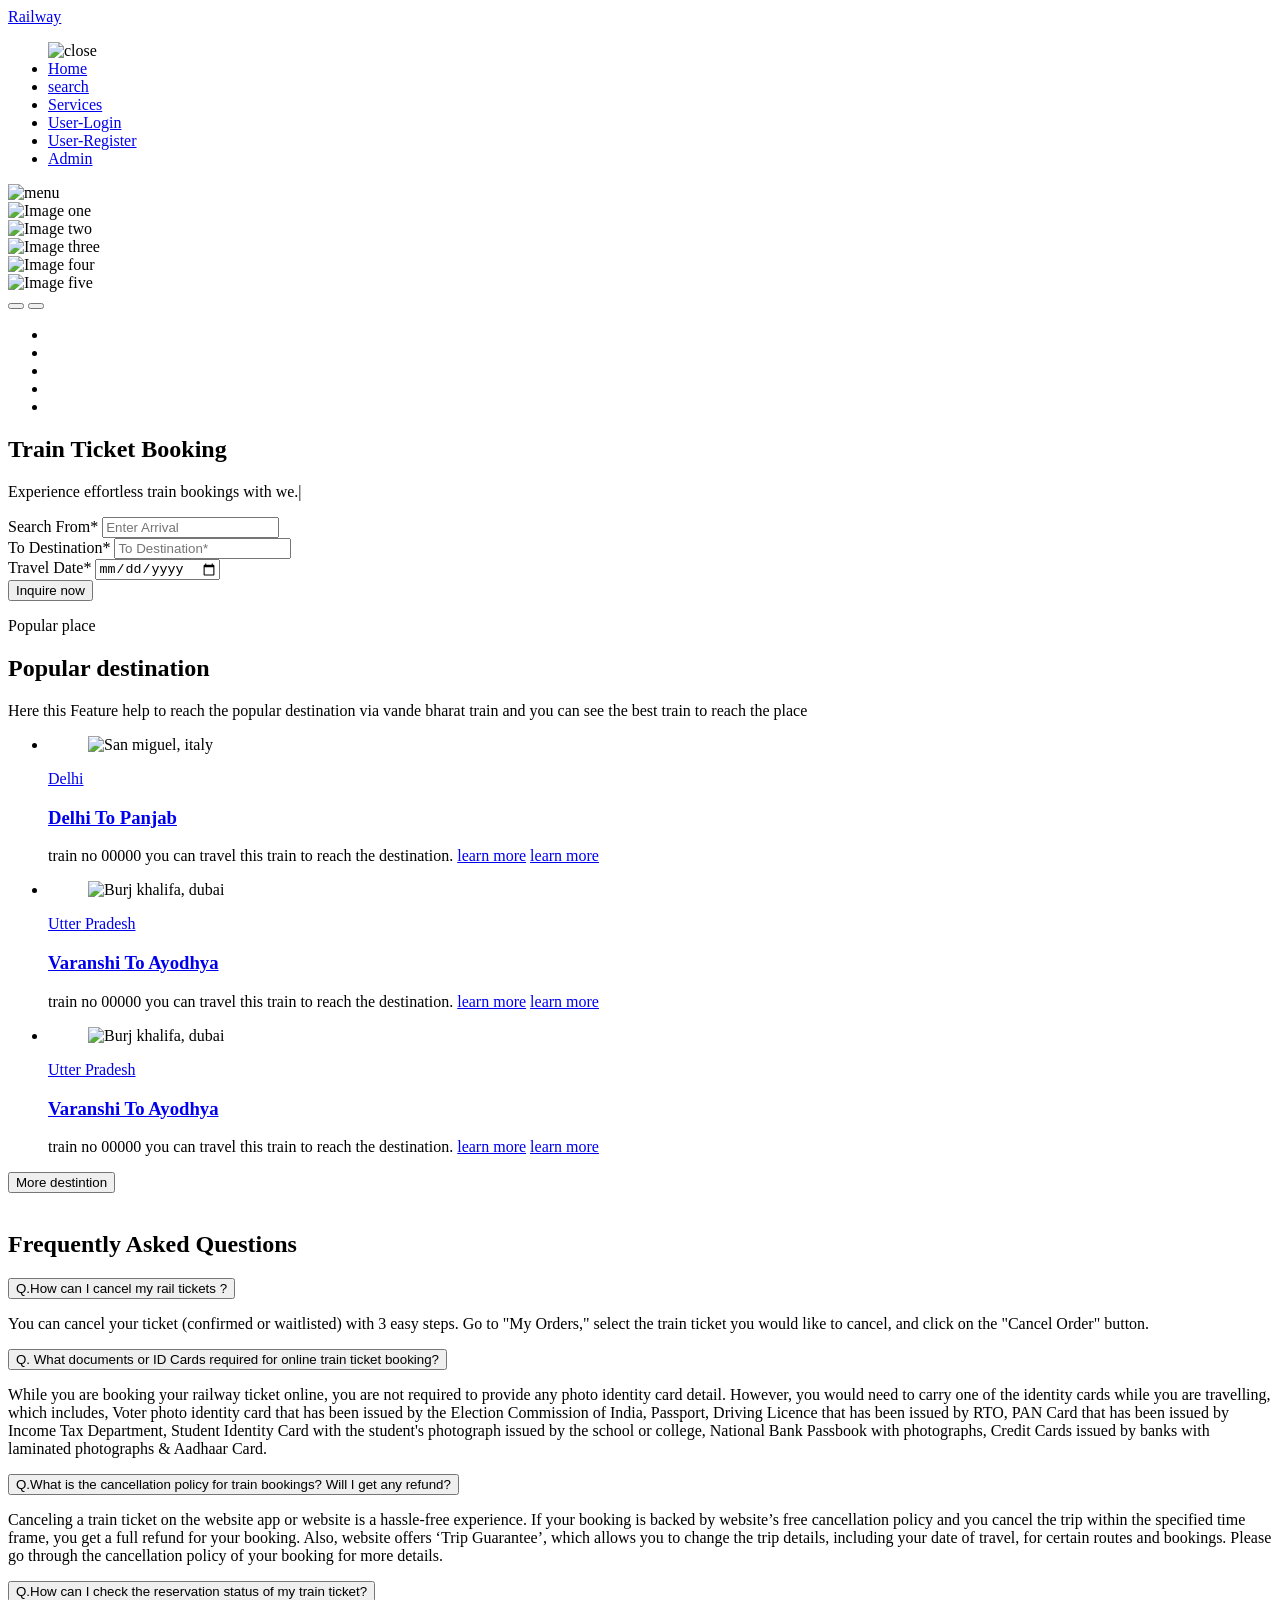
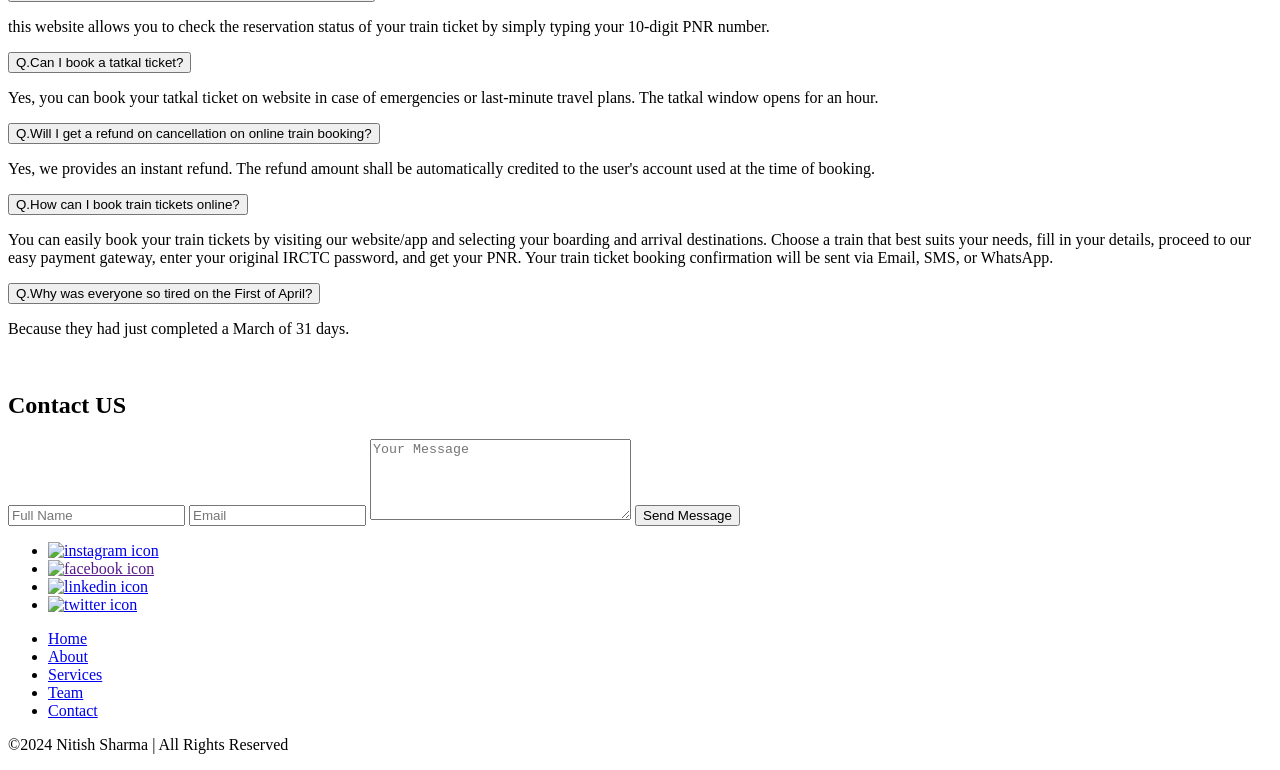
==== index.html @ b1218a6f "upload index.html file" ====
<!DOCTYPE html>
<html lang="en">

    <head>
        <meta charset="UTF-8">
        <meta http-equiv="X-UA-Compatible" content="IE=edge">
        <meta name="viewport" content="width=device-width, initial-scale=1.0">
        <title>Home-page</title>
        <link rel="stylesheet" href="assets/css/style.css">
    </head>

    <body id="top">
        <!--navbar-->
        <nav class="navbar">
            <div class="content">
                <div class="logo"><a href="#home">Railway</a></div>
                <ul class="menu-list">
                    <div class="icon cancel-btn">
                        <img src="assets/image/menu_close.svg" alt="close">
                    </div>
                    <li><a href="#home">Home</a></li>
                    <li><a href="register.jsp">search</a></li>
                    <li><a href="register.jsp">Services</a></li>
                    <li><a href="user_login.jsp">User-Login</a></li>
                    <li><a href="register.jsp">User-Register</a></li>
                    <li><a href="admin.jsp">Admin</a></li>
                </ul>
                <div class="icon menu-btn">
                    <img src="assets/image/icons8-menu.svg" alt="menu ">
                </div>
            </div>
        </nav>

        <!--slider-->
        <div class="slider">
            <div class="list">
                <div class="item">
                    <img src="assets/image/railway.png" alt="Image one">
                </div>
                <div class="item">
                    <img src="assets/image/railway2.jpg" alt="Image two">
                </div>
                <div class="item">
                    <img src="assets/image/railway3.jpg" alt="Image three">
                </div>
                <div class="item">
                    <img src="assets/image/railway4.jpg" alt="Image four">
                </div>
                <div class="item">
                    <img src="assets/image/railway5.jpg" alt="Image five">
                </div>
            </div>
            <div class="buttons">
                <button id="prev"> </button>
                <button id="next"> </button>
            </div>
            <ul class="dots">
                <li class="active"></li>
                <li></li>
                <li></li>
                <li></li>
                <li></li>
            </ul>
        </div>
        <!--search box -->
        <!--      - #TOUR SEARCH-->
        <main id="#Search">
            <h2 class="title h2">Train Ticket Booking</h2>
            <p class="search-text">Experience effortless train bookings with we.|</p>
            <article>
                <section class="tour-search">
                    <div class="container">

                        <form action="register.html" class="tour-search-form">

                            <div class="input-wrapper">
                                <label for="destination" class="input-label">Search From*</label>

                                <input type="text" name="destination" id="destination" required
                                       placeholder="Enter Arrival" class="input-field">
                            </div>

                            <div class="input-wrapper">
                                <label for="people" class="input-label">To Destination*</label>

                                <input type="text" name="people" id="people" required placeholder="To Destination*"
                                       class="input-field">
                            </div>

                            <div class="input-wrapper">
                                <label for="checkin" class="input-label">Travel Date*</label>

                                <input type="date" name="checkin" id="checkin" required class="input-field">
                            </div>

                            <button type="submit" class="btn btn-secondary">Inquire now</button>

                        </form>

                    </div>
                </section>





                <!-- 
                - #POPULAR
                -->
                <section id="#features">
                    <section class="popular" id="destination">
                        <div class="container">

                            <p class="section-subtitle">Popular place</p>

                            <h2 class="h2 section-title">Popular destination</h2>

                            <p class="section-text">
                                Here this Feature help to reach the popular destination via vande bharat train and you can see the best train to reach the place 
                            </p>

                            <ul class="popular-list">

                                <li>
                                    <div class="popular-card">

                                        <figure class="card-img">
                                            <img src="assets/image/packege-1.jpg" alt="San miguel, italy" loading="lazy">
                                        </figure>

                                        <div class="card-content">

                                            <p class="card-subtitle">
                                                <a href="#">Delhi</a>
                                            </p>

                                            <h3 class="h3 card-title">
                                                <a href="#">Delhi To Panjab</a>
                                            </h3>

                                            <p class="card-text">
                                                train no 00000 you can travel this train to reach the destination.
                                                <a href="#">learn more</a>
                                                <a href="#">learn more</a>
                                            </p>

                                        </div>

                                    </div>
                                </li>

                                <li>
                                    <div class="popular-card">

                                        <figure class="card-img">
                                            <img src="assets/image/packege-2.jpg" alt="Burj khalifa, dubai" loading="lazy">
                                        </figure>

                                        <div class="card-content">


                                            <p class="card-subtitle">
                                                <a href="#">Utter Pradesh</a>
                                            </p>

                                            <h3 class="h3 card-title">
                                                <a href="#">Varanshi To Ayodhya</a>
                                            </h3>

                                            <p class="card-text">
                                                train no 00000 you can travel this train to reach the destination.
                                                <a href="#">learn more</a>
                                                <a href="#">learn more</a>
                                            </p>

                                        </div>

                                    </div>
                                </li>
                                <li>
                                    <div class="popular-card">

                                        <figure class="card-img">
                                            <img src="assets/image/packege-2.jpg" alt="Burj khalifa, dubai" loading="lazy">
                                        </figure>

                                        <div class="card-content">


                                            <p class="card-subtitle">
                                                <a href="#">Utter Pradesh</a>
                                            </p>

                                            <h3 class="h3 card-title">
                                                <a href="#">Varanshi To Ayodhya</a>
                                            </h3>

                                            <p class="card-text">
                                                train no 00000 you can travel this train to reach the destination.
                                                <a href="#">learn more</a>
                                                <a href="#">learn more</a>
                                            </p>

                                        </div>

                                    </div>
                                </li>

                            </ul>

                            <button class="btn btn-primary">More destintion</button>

                        </div>
                    </section>
                </section>
                <img src="assets/image/station_bg.avif" alt="">
            </article>
        </main>

        <!--fanq section-->
        <main class="card">

            <h2 class="title">Frequently Asked Questions</h2>

            <div class="acc-container">

                <button class="acc-btn">Q.How can I cancel my rail tickets ?</button>
                <div class="acc-content">
                    <p>
                        You can cancel your ticket (confirmed or waitlisted) with 3 easy steps. Go to "My Orders," select
                        the train ticket you would like to cancel, and click on the "Cancel Order" button.
                    </p>
                </div>

                <button class="acc-btn">
                    Q. What documents or ID Cards required for online train ticket booking?
                </button>
                <div class="acc-content">
                    <p>
                        While you are booking your railway ticket online, you are not required to provide any photo identity
                        card detail. However, you would need to carry one of the identity cards while you are travelling,
                        which includes, Voter photo identity card that has been issued by the Election Commission of India,
                        Passport, Driving Licence that has been issued by RTO, PAN Card that has been issued by Income Tax
                        Department, Student Identity Card with the student's photograph issued by the school or college,
                        National Bank Passbook with photographs, Credit Cards issued by banks with laminated photographs &
                        Aadhaar Card.
                    </p>
                </div>

                <button class="acc-btn">
                    Q.What is the cancellation policy for train bookings? Will I get any refund?
                </button>
                <div class="acc-content">
                    <p>
                        Canceling a train ticket on the website app or website is a hassle-free experience. If your
                        booking is backed by website’s free cancellation policy and you cancel the trip within the
                        specified time frame, you get a full refund for your booking.
                        Also, website offers ‘Trip Guarantee’, which allows you to change the trip details, including
                        your date of travel, for certain routes and bookings. Please go through the cancellation policy of
                        your booking for more details.
                    </p>
                </div>

                <button class="acc-btn">
                    Q.How can I check the reservation status of my train ticket?
                </button>
                <div class="acc-content">
                    <p>
                        this website allows you to check the reservation status of your train ticket by simply typing your
                        10-digit PNR number.
                    </p>
                </div>

                <button class="acc-btn">
                    Q.Can I book a tatkal ticket?
                </button>
                <div class="acc-content">
                    <p>
                        Yes, you can book your tatkal ticket on website in case of emergencies or last-minute travel
                        plans. The tatkal window opens for an hour.
                    </p>
                </div>

                <button class="acc-btn">
                    Q.Will I get a refund on cancellation on online train booking?
                </button>
                <div class="acc-content">
                    <p>
                        Yes, we provides an instant refund. The refund amount shall be automatically credited to the user's
                        account used at the time of booking.

                    </p>
                </div>

                <button class="acc-btn">
                    Q.How can I book train tickets online?
                </button>
                <div class="acc-content">
                    <p>
                        You can easily book your train tickets by visiting our website/app and selecting your boarding and
                        arrival destinations. Choose a train that best suits your needs, fill in your details, proceed to
                        our easy payment gateway, enter your original IRCTC password, and get your PNR. Your train ticket
                        booking confirmation will be sent via Email, SMS, or WhatsApp.
                    </p>
                </div>

                <button class="acc-btn">
                    Q.Why was everyone so tired on the First of April?
                </button>
                <div class="acc-content">
                    <p>
                        Because they had just completed a March of 31 days.
                    </p>
                </div>

            </div>
        </main>
        <!--    get in touch-->
        <div class="touch">
            <div class="get-in-touch">
                <div class="image">
                    <img src="assets/image/Get in touch-cuate.svg" alt="">
                </div>
                <div class="form-area">
                    <h2>Contact US</h2>
                    <form action=register.jsp >
                        <input type="text" placeholder="Full Name" required>
                        <input type="email" placeholder="Email" required>
                        <textarea cols="30" rows="5" placeholder="Your Message" required></textarea>
                        <button type="submit">Send Message</button>
                    </form>
                </div>
            </div>
        </div>

        <!--footer section-->
        <footer>
            <div class="footer">
                <ul class="social-icon">
                    <li class="social-icon__item"><a class="social-icon__link" href="https://www.instagram.com/sharma__nitish0">
                            <img src="assets/image/instagram icon.png" alt="instagram icon"></a></li>
                    <li class="social-icon__item"><a class="social-icon__link" href="">
                            <img src="assets/image/facebook icon.png" alt="facebook icon"></a></li>
                    <li class="social-icon__item"><a class="social-icon__link" href="https://www.linkedin.com/in/nitish-sharma-a41768230">
                            <img src="assets/image/linkdin icon.png" alt="linkedin icon"></a></li>
                    <li class="social-icon__item"><a class="social-icon__link" href="#@">
                            <img src="assets/image/twitter icon.png" alt="twitter icon"></a></li>
                </ul>
                <ul class="menu">
                    <li class="menu__item"><a class="menu__link" href="#">Home</a></li>
                    <li class="menu__item"><a class="menu__link" href="#">About</a></li>
                    <li class="menu__item"><a class="menu__link" href="#">Services</a></li>
                    <li class="menu__item"><a class="menu__link" href="#">Team</a></li>
                    <li class="menu__item"><a class="menu__link" href="#">Contact</a></li>

                </ul>
                <p>&copy;2024 Nitish Sharma | All Rights Reserved</p>
            </div>
        </footer>


        <script src="assets/js/script.js"></script>
    </body>

</html>
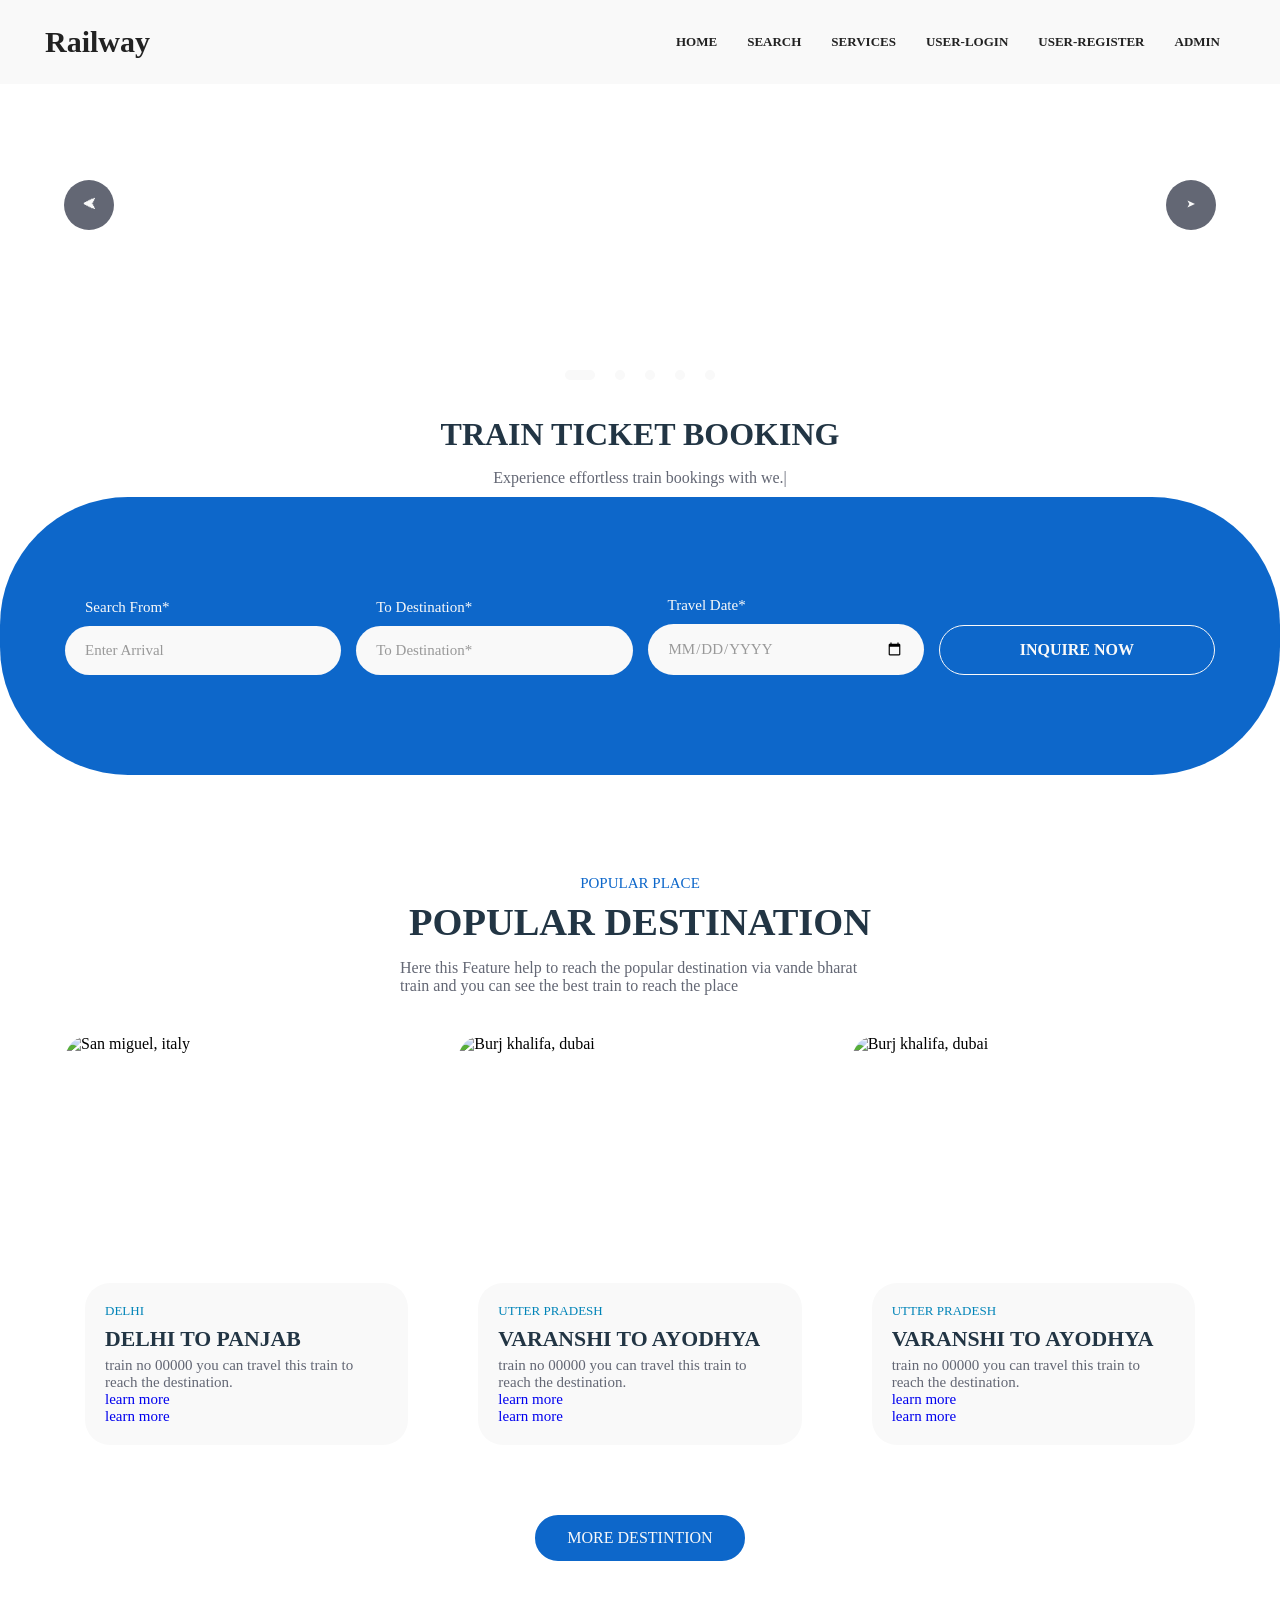
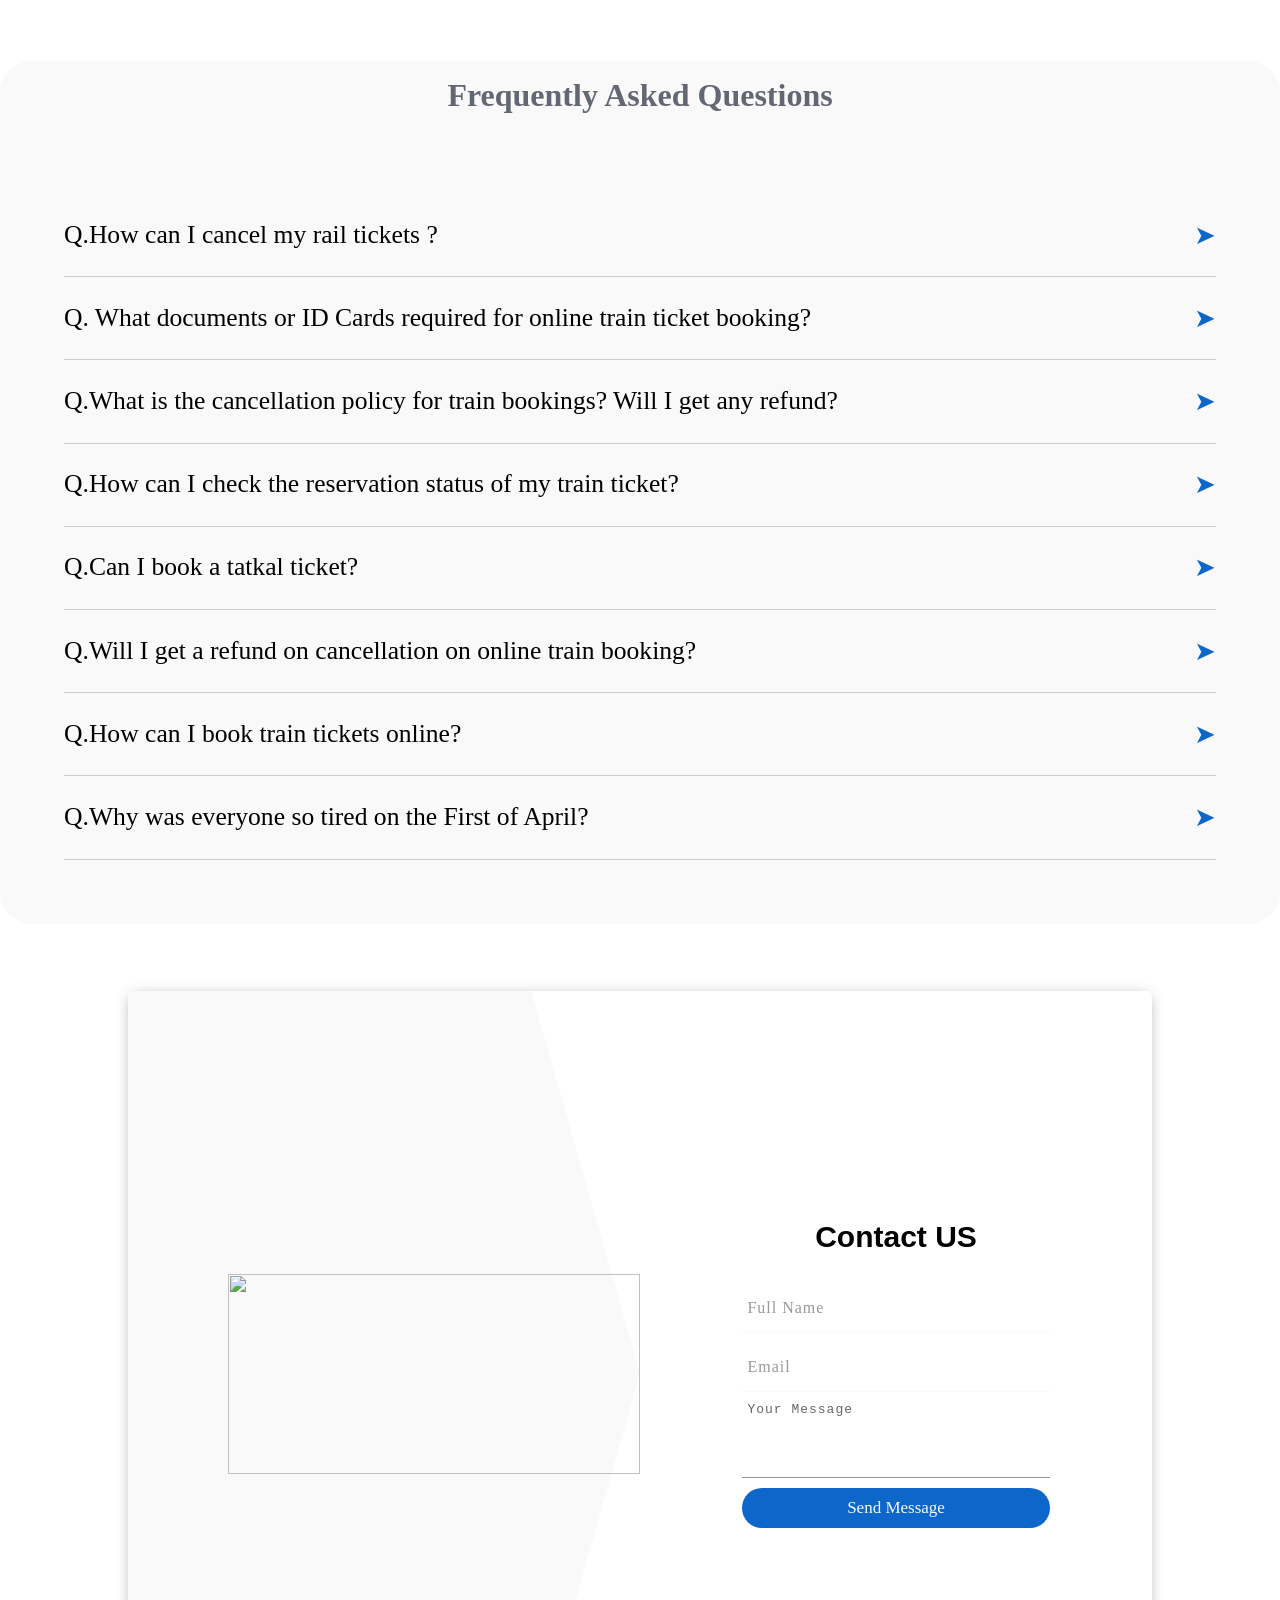
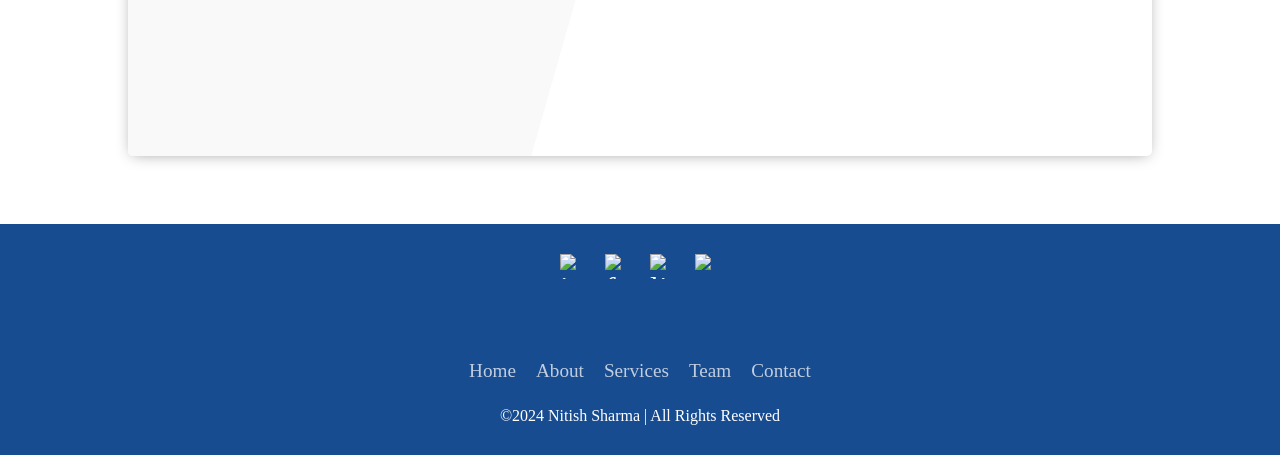
==== commit 73f5f38f: "Update index.html" ====
--- a/index.html
+++ b/index.html
@@ -6,7 +6,7 @@
         <meta http-equiv="X-UA-Compatible" content="IE=edge">
         <meta name="viewport" content="width=device-width, initial-scale=1.0">
         <title>Home-page</title>
-        <link rel="stylesheet" href="assets/css/style.css">
+        <link rel="stylesheet" href="style.css">
     </head>
 
     <body id="top">
@@ -362,4 +362,4 @@
         <script src="assets/js/script.js"></script>
     </body>
 
-</html>+</html>
--- a/style.css
+++ b/style.css
@@ -0,0 +1,1150 @@
+/*-----------------------------------*\
+ * #CUSTOM PROPERTY
+\*-----------------------------------*/
+
+:root {
+
+    /**
+     * colors
+     */
+
+    --bright-navy-blue: #0d67ca;
+    --spanish-gray: hsl(0, 0%, 60%);
+    --black-coral: hsl(225, 8%, 42%);
+    --yale-blue: hsl(214, 72%, 33%);
+    --blue-ncs: hsl(197, 100%, 36%);
+    --gunmetal: hsl(206, 34%, 20%);
+    --white: #f9f9f9;
+    --black:#222222;
+
+    /**
+     * typography
+     */
+    --fs-2: calc(18px + 1.6vw);
+    --fs-3: calc(16px + 0.45vw);
+    --fs-4: 15px;
+    --fs-5: 14px;
+    --fs-6: 13px;
+
+
+    --fw-600: 600;
+    --fw-700: 700;
+    --fw-800: 800;
+
+    /**
+     * transition
+     */
+
+    --transition: 0.25s ease-in-out;
+
+    /**
+     * spacing
+     */
+
+    --section-padding: 60px;
+
+    /**
+     * border-radius
+     */
+    --radius-25: 25px;
+
+}
+
+
+
+
+/*-----------------------------------*\
+   * #RESET
+  \*-----------------------------------*/
+
+  html{
+    scroll-behavior: smooth;
+  }
+  li {
+    list-style: none;
+}
+
+a {
+    text-decoration: none;
+}
+
+a,
+img,
+input,
+label,
+button {
+    display: block;
+}
+
+input,
+button {
+    background: none;
+    border: none;
+    font: inherit;
+}
+
+button {
+    cursor: pointer;
+}
+
+input {
+    width: 100%;
+}
+
+img {
+    width: 100%;
+}
+
+
+
+/*navbar*/
+
+
+
+* {
+    margin: 0;
+    padding: 0;
+    box-sizing: border-box;
+}
+
+.content {
+    max-width: 1250px;
+    margin: auto;
+    padding: 0px 30px;
+}
+
+.navbar {
+    position: fixed;
+    z-index: 5;
+    width: 100%;
+    padding: 25px 0;
+    transition: all 0.3s ease;
+    background-color: var(--white);
+}
+
+.navbar.sticky {
+    padding: 10px 0;
+    background: var(--white);
+    box-shadow: 0px 3px 5px 0px rgba(0, 0, 0, 0.1);
+}
+
+.navbar .content {
+    display: flex;
+    align-items: center;
+    justify-content: space-between;
+}
+
+.navbar .logo a {
+    color: var(--black);
+    font-size: 30px;
+    font-weight: 600;
+    text-decoration: none;
+}
+
+.navbar .menu-list {
+    display: inline-flex;
+}
+
+.menu-list li {
+    list-style: none;
+}
+
+
+
+.menu-list li a{
+    font-size: 13px;
+    font-weight: 600;
+    text-decoration: none;
+    color:var(--black);
+    padding: 5px 15px;
+    text-transform: uppercase;
+    border-radius: 15px;
+    transition: 0.3s;
+    transition-property: color, background;
+  }
+  
+  .menu-list li a:hover{
+    color:var(--black);
+    background:var(--bright-navy-blue);
+  }
+/*
+.menu-list li a {
+    color:var(--black);
+    font-size: 18px;
+    font-weight: 500;
+    margin-left: 25px;
+    text-decoration: none;
+    transition: all 0.3s ease;
+}
+
+.menu-list li a:hover {
+    color:var(--yale-blue);
+}
+*/
+.icon {
+    color: var(--white);
+    font-size: 20px;
+    cursor: pointer;
+    display: none;
+}
+
+.icon.cancel-btn {
+    position: absolute;
+    right: 30px;
+    top: 20px;
+}
+
+.navbar.sticky .icon.cancel-btn {
+    top: 10px;
+    fill: var(--white);
+}
+
+
+/*slider*/
+
+.slider {
+    width: 100vw;
+    max-width: 100vw;
+    height: 80vh;
+    margin: auto;
+    position: relative;
+    overflow: hidden;
+}
+
+.slider .list {
+    position: absolute;
+    width: max-content;
+    height: 100%;
+    left: 0;
+    top: 0;
+    display: flex;
+    transition: 1s;
+}
+
+.slider .list img {
+    width: 1300px;
+    max-width: 100vw;
+    height: 100%;
+    object-fit: cover;
+}
+
+.slider .buttons {
+    position: absolute;
+    top: 45%;
+    left: 5%;
+    width: 90%;
+    display: flex;
+    justify-content: space-between;
+}
+
+.slider .buttons button {
+    width: 50px;
+    height: 50px;
+    border-radius: 50%;
+    background-color:var(--black-coral);
+    color: var(--white);
+    border: none;
+    font-family: monospace;
+    font-weight: bold;
+}
+.slider .buttons #next::before{
+    content: "\27A4";
+    
+}
+
+.slider .buttons #prev::before{
+    content: "\2B9C";
+    
+}
+.slider .dots {
+    position: absolute;
+    bottom: 10px;
+    left: 0;
+    color: var(--white);
+    width: 100%;
+    margin: 0;
+    padding: 0;
+    display: flex;
+    justify-content: center;
+}
+
+.slider .dots li {
+    list-style: none;
+    width: 10px;
+    height: 10px;
+    background-color: var(--white);
+    margin: 10px;
+    border-radius: 20px;
+    transition: 0.5s;
+}
+
+.slider .dots li.active {
+    width: 30px;
+}
+
+/*search box*/
+/*-----------------------------------*\
+ * #style.css
+\*-----------------------------------*/
+
+/**
+ * copyright 2024 nitish
+ */
+
+
+/*-----------------------------------*\
+   * #REUSED STYLE
+  \*-----------------------------------*/
+
+.container {
+    padding-inline: 15px;
+}
+
+.btn {
+    color: var(--white);
+    text-transform: uppercase;
+    font-size: var(--fs-5);
+    border-radius: 100px;
+    padding: var(--padding, 8px 18px);
+    border: var(--border-width, 2px) solid transparent;
+    transition: var(--transition);
+}
+
+.btn-primary {
+    background: var(--bright-navy-blue);
+    border-color: var(--bright-navy-blue);
+}
+
+.btn-primary:is(:hover, :focus) {
+    background: var(--yale-blue);
+    border-color: var(--yale-blue);
+}
+
+.btn-secondary {
+    border-color: var(--white);
+}
+
+.btn-secondary:is(:hover, :focus) {
+    background:var(--black-coral);
+}
+
+.h2,
+.h3 {
+    font-weight: var(--fw-800);
+    text-transform: uppercase;
+}
+
+.h2,
+.h3 {
+    color: var(--gunmetal);
+}
+
+.h2 {
+    font-size: var(--fs-2);
+}
+
+.h3 {
+    font-size: var(--fs-3);
+    font-weight: var(--fw-700);
+}
+
+.section-subtitle {
+    color: var(--bright-navy-blue);
+    font-size: var(--fs-5);
+    text-transform: uppercase;
+    margin-bottom: 8px;
+    text-align: center;
+}
+
+.section-title {
+    margin-bottom: 15px;
+    text-align: center;
+}
+
+.section-text {
+    color: var(--black-coral);
+    margin-bottom: 30px;
+}
+
+.card-text {
+    color: var(--black-coral);
+    font-size: var(--fs-5);
+}
+
+
+
+
+
+
+/*-----------------------------------*\
+   * #TOUR SEARCH
+  \*-----------------------------------*/
+
+.tour-search {
+    background: var(--bright-navy-blue);
+    padding-block: var(--section-padding);
+    border-radius: 8rem;
+}
+
+.tour-search-form .input-label {
+    color: var(--white);
+    font-size: var(--fs-4);
+    margin-left: 20px;
+    margin-bottom: 10px;
+}
+
+.tour-search-form .input-field {
+    background: var(--white);
+    padding: 10px 15px;
+    font-size: var(--fs-5);
+    border-radius: 50px;
+}
+
+.tour-search-form .input-field::placeholder {
+    color: var(--spanish-gray);
+}
+
+.tour-search-form .input-field::-webkit-datetime-edit {
+    color: var(--spanish-gray);
+    text-transform: uppercase;
+}
+
+.tour-search-form .input-wrapper {
+    margin-bottom: 15px;
+}
+
+.tour-search .btn {
+    width: 100%;
+    --border-width: 1px;
+    font-weight: var(--fw-600);
+    margin-top: 35px;
+}
+
+
+.search-text{
+    text-align: center;
+    margin-bottom: 10px;
+    color: var(--black-coral);
+}
+
+
+/*-----------------------------------*\
+   * #POPULAR
+  \*-----------------------------------*/
+
+.popular {
+    padding-block: var(--section-padding);
+}
+
+.popular-list,
+.popular-list>li:not(:last-child) {
+    margin-bottom: 30px;
+}
+
+.popular-card {
+    position: relative;
+    overflow: hidden;
+    border-radius: var(--radius-25);
+    height: 430px;
+}
+
+.popular-card .card-img {
+    height: 100%;
+}
+
+.popular-card .card-img img {
+    width: 100%;
+    height: 100%;
+    object-fit: cover;
+}
+
+.popular-card .card-content {
+    position: absolute;
+    bottom: 20px;
+    left: 20px;
+    right: 20px;
+    background: var(--white);
+    border-radius: var(--radius-25);
+    padding: 20px;
+}
+
+
+.popular-card .card-rating {
+    background: var(--bright-navy-blue);
+    color: var(--white);
+    position: absolute;
+    top: 0;
+    right: 25px;
+    display: flex;
+    align-items: center;
+    gap: 1px;
+    transform: translateY(-50%);
+    padding: 6px 10px;
+    border-radius: 20px;
+    font-size: 14px;
+}
+
+.popular-card .card-subtitle {
+    color: var(--blue-ncs);
+    font-size: var(--fs-6);
+    text-transform: uppercase;
+    margin-bottom: 8px;
+}
+
+.popular-card .card-title {
+    margin-bottom: 5px;
+}
+
+.popular-card :is(.card-subtitle, .card-title)>a {
+    color: inherit;
+}
+
+.popular .btn {
+    margin-inline: auto;
+}
+
+
+/*** faqs*/
+.card {
+    background:var(--white);
+    color:var(--black-coral);
+    width: 100vw;
+    border-radius: 2rem;
+}
+
+.hero {
+    display: flex;
+    justify-content: center;
+    transform: translateY(-55%);
+}
+
+.hero .img {
+    filter: drop-shadow(0rem 1.5rem rgba(0, 0, 0, 0.1));
+    transition: 0.3s ease-out;
+}
+
+.card:hover .img {
+    filter: drop-shadow(0rem 2.5rem rgba(0, 0, 0, 0.1));
+}
+
+.title {
+    text-align: center;
+    font-size: 2em;
+    padding: 1rem;
+}
+
+.acc-container {
+    padding: 4rem 2rem;
+}
+
+.acc-btn {
+    width: 100%;
+    padding: 1.6rem 2rem;
+    font-size: 1.6rem;
+    cursor: pointer;
+    background: inherit;
+    border: none;
+    outline: none;
+    text-align: left;
+    transition: all 0.3s linear;
+}
+
+.acc-btn:after {
+    content: "\27A4";
+    color: var(--bright-navy-blue);
+    float: right;
+    transition: all 0.3s linear;
+}
+
+.acc-btn.is-open:after {
+    transform: rotate(90deg);
+}
+
+.acc-btn:hover,
+.acc-btn.is-open {
+    color:var(--black);
+    font-weight: bold;
+}
+
+.acc-content {
+    max-height: 0;
+    color:var(--black-coral);
+    font-size: 1.5rem;
+    margin: 0 2rem;
+    padding-left: 1rem;
+    overflow: hidden;
+    transition: max-height 0.3s ease-in-out;
+    border-bottom: 1px solid #ccc;
+}
+
+/*-----------------------------------*\
+   * #Get in touch
+  \*-----------------------------------*/
+.touch {
+    width: 100%;
+    min-height: 100vh;
+    display: flex;
+    justify-content: center;
+    align-items: center;
+    position: relative;
+}
+
+.get-in-touch {
+    width: 80%;
+    height: 80vh;
+    display: flex;
+    align-items: center;
+    justify-content: center;
+    overflow: hidden;
+    box-shadow: 0px 2px 15px -4px var(--spanish-gray);
+    border-radius: 5px;
+}
+
+.get-in-touch .image {
+    width: 50%;
+    height: 100vh;
+    display: flex;
+    align-items: center;
+    position: relative;
+}
+
+.get-in-touch .image::before {
+    content: "";
+    position: absolute;
+    height: 100%;
+    width: 100%;
+    background-color:var(--white);
+    clip-path: polygon(0% 0%, 75% 0%, 100% 50%, 75% 100%, 0% 100%);
+}
+
+.get-in-touch .image img {
+    margin-left: 100px;
+    height: 200px;
+    z-index: 1;
+}
+
+.get-in-touch .form-area {
+    display: flex;
+    width: 50%;
+    flex-direction: column;
+    justify-content: center;
+    align-items: center;
+
+}
+
+
+.get-in-touch .form-area h2 {
+    font-size: 30px;
+    font-family: Arial, Helvetica, sans-serif;
+}
+
+.get-in-touch .form-area form {
+    width: 60%;
+    display: flex;
+    flex-direction: column;
+    margin-top: 30px;
+}
+
+.get-in-touch .form-area form input {
+    padding: 15px 5px;
+    margin-bottom: 10px;
+    border: none;
+    border-bottom: 1px solid var(--white);
+    outline: none;
+}
+
+.get-in-touch .form-area form input::placeholder {
+    color: var(--spanish-gray);
+    letter-spacing: 1px;
+}
+
+.get-in-touch .form-area form input:hover::placeholder,
+.get-in-touch .form-area form textarea:hover::placeholder {
+    padding-left: 10px;
+    transition: .3s all ease-in-out;
+}
+
+.get-in-touch .form-area form input:focus,
+.get-in-touch .form-area form textarea:focus {
+    border-bottom: 1px solid var(--bright-navy-blue);
+
+}
+
+.get-in-touch .form-area form textarea {
+    border: none;
+    border-bottom: 1px solid var(--spanish-gray);
+    outline: none;
+    resize: none;
+    font-size: 1em;
+    padding: 0px 5px;
+}
+
+.get-in-touch .form-area form textarea::placeholder {
+    color: #666666;
+    letter-spacing: 1px;
+}
+
+.get-in-touch .form-area form button {
+    margin-top: 10px;
+    border: none;
+    padding: 10px 0px;
+    border-radius: 30px;
+    background-color:var(--bright-navy-blue);
+    color:var(--white);
+    font-size: 17px;
+    cursor: pointer;
+    transition: .3s all ease-in-out;
+}
+
+.get-in-touch .form-area form button:hover {
+    background-color: var(--bright-navy-blue);
+}
+
+/*******footer section*/
+
+.footer {
+    position: relative;
+    width: 100%;
+    background:var(--yale-blue);
+    min-height: 100px;
+    padding: 20px 50px;
+    display: flex;
+    justify-content: center;
+    align-items: center;
+    flex-direction: column;
+}
+
+.social-icon,
+.menu {
+    position: relative;
+    display: flex;
+    justify-content: center;
+    align-items: center;
+    margin: 10px 0;
+    flex-wrap: wrap;
+}
+
+.social-icon__item,
+.menu__item {
+    list-style: none;
+}
+
+.social-icon__link {
+    font-size: 2rem;
+    color: var(--white);
+    margin: 0 10px;
+    display: inline-block;
+    transition: 0.5s;
+}
+.social-icon__item .social-icon__link img{
+    width: 25px;
+    height: 25px;
+}
+
+.social-icon__link:hover {
+    transform: translateY(-10px);
+}
+
+.menu__link {
+    font-size: 1.2rem;
+    color: var(--white);
+    margin: 0 10px;
+    display: inline-block;
+    transition: 0.5s;
+    text-decoration: none;
+    opacity: 0.75;
+    font-weight: 300;
+}
+
+.menu__link:hover {
+    opacity: 1;
+}
+
+.footer p {
+    color: #fff;
+    margin: 15px 0 10px 0;
+    font-size: 1rem;
+    font-weight: 300;
+}
+
+/*-----------------------------------*\
+   * #MEDIA QUERIES
+  \*-----------------------------------*/
+
+@media (max-width: 868px) {
+    body.disabledScroll {
+        overflow: hidden;
+    }
+
+    .icon {
+        display: block;
+        height: 50px;
+        width: 50px;
+        text-align: center;
+        line-height: 50px;
+        border-radius: 50%;
+        z-index: 9;
+    }
+
+    .icon.cancel-btn {
+        display: none;
+    }
+
+    .icon.cancel-btn.show {
+        display: block;
+
+    }
+
+    .icon.hide {
+        display: none;
+    }
+
+    .navbar .menu-list {
+        position: fixed;
+        top: 0;
+        left: 0;
+        height: 100vh;
+        width: 100%;
+        background: var(--white);
+        display: block;
+        padding: 40px 0;
+        text-align: center;
+        clip-path: circle(25px at calc(100% - 55px) calc(0% + 50px));
+        transition: all 0.3s ease;
+    }
+
+    .navbar.sticky .menu-list {
+        clip-path: circle(25px at calc(100% - 55px) calc(0% + 35px));
+    }
+
+    .navbar .menu-list.active {
+        clip-path: circle(75%);
+    }
+
+    .navbar .menu-list li {
+        margin-top: 45px;
+    }
+
+    .navbar .menu-list li a {
+        font-size: 23px;
+    }
+}
+
+
+/**
+   * responsive for larger than 580px screen
+   */
+
+@media (min-width: 580px) {
+
+    /**
+     * REUSED STYLE
+     */
+
+    .container {
+        max-width: 580px;
+        margin-inline: auto;
+    }
+
+    .btn {
+        --fs-5: 16px;
+        --padding: 12px 30px;
+    }
+
+    section:is(.section-subtitle, .section-title, .section-text) {
+        text-align: center;
+    }
+
+    .section-text {
+        margin-bottom: 40px;
+    }
+
+    .card-text {
+        --fs-5: 15px;
+    }
+
+
+
+    /**
+     * HEADER
+     */
+
+    .header {
+        padding-top: 83px;
+    }
+
+    .helpline-box .icon-box {
+        padding: 14px;
+    }
+
+    .header-top .logo img {
+        max-width: unset;
+    }
+
+    .search-btn {
+        font-size: 30px;
+    }
+
+    .nav-open-btn {
+        font-size: 40px;
+    }
+
+    .header .btn {
+        --fs-5: 14px;
+        --padding: 6px 20px;
+    }
+
+    /**
+     * TOUR SEARCH
+     */
+
+    .tour-search-form {
+        display: grid;
+        grid-template-columns: 2fr 1fr;
+        align-items: flex-end;
+        gap: 15px;
+    }
+
+    .tour-search-form .input-wrapper {
+        margin-bottom: 0;
+    }
+
+    .tour-search-form .input-field {
+        padding: 16px 20px;
+    }
+
+    .tour-search .btn {
+        grid-column: span 2;
+        margin-top: 20px;
+    }
+
+
+
+    /**
+     * POPULAR
+     */
+
+    .popular-card .card-content {
+        right: auto;
+    }
+
+
+}
+
+
+
+
+
+/**
+   * responsive for larger than 768px screen
+   */
+
+@media (min-width: 768px) {
+
+
+    :root {
+
+        /**
+       * typography
+       */
+
+        --fs-5: 15px;
+
+    }
+
+
+
+    /**
+     * REUSED STYLE
+     */
+
+    .container {
+        max-width: 800px;
+    }
+
+    .section-text {
+        max-width: 60ch;
+        margin-inline: auto;
+    }
+
+    .slider {
+        height: 400px;
+    }
+
+
+
+
+    /**
+     * POPULAR
+     */
+
+    .popular-list {
+        display: grid;
+        grid-template-columns: 1fr 1fr;
+        gap: 30px;
+        margin-bottom: 50px;
+    }
+
+    .popular-list>li:not(:last-child) {
+        margin-bottom: 0;
+    }
+
+    .popular-card .card-content {
+        right: 20px;
+    }
+
+}
+
+/**
+   * responsive for larger than 992px screen
+   */
+
+@media (min-width: 992px) {
+
+    /**
+     * REUSED STYLE
+     */
+
+    .container {
+        max-width: 1050px;
+    }
+
+    /**
+     * TOUR SEARCH
+     */
+
+    .tour-search-form {
+        grid-template-columns: repeat(4, 1fr);
+    }
+
+    .tour-search .btn {
+        --padding: 15px;
+        grid-column: unset;
+        margin-top: 0;
+    }
+
+
+
+    /**
+     * POPULAR
+     */
+
+    .popular-list {
+        grid-template-columns: repeat(3, 1fr);
+    }
+
+}
+
+
+
+
+
+/**
+   * responsive for larger than 1200px screen
+   */
+
+@media (min-width: 1200px) {
+
+    /**
+     * CUSTOM PROPERTY
+     */
+
+    :root {
+
+        /**
+       * spacing
+       */
+
+        --section-padding: 100px;
+
+    }
+
+    /**
+     * REUSED STYLE
+     */
+
+    .container {
+        max-width: 1180px;
+    }
+
+    /*get in touch*/
+    .touch .get-in-touch {
+        height: 85vh;
+    }
+
+}
+
+@media (max-width:1200px) and (min-width:900px) {
+
+    .touch .get-in-touch {
+        height: 85vh;
+    }
+
+    .touch .get-in-touch .image img {
+        margin-left: 30px;
+    }
+
+    .touch .get-in-touch .form-area h2 {
+        font-size: 25px;
+    }
+}
+
+@media (max-width:900px) and (min-width:600px) {
+
+    .touch .get-in-touch {
+        width: 95%;
+        height: 85vh;
+    }
+
+    .touch .get-in-touch .image img {
+        height: 150px;
+        margin-left: 30px;
+    }
+
+    .touch .get-in-touch .form-area form {
+        width: 90%;
+    }
+}
+
+
+@media (max-width:600px) {
+
+    .touch .get-in-touch {
+        width: 98%;
+        height: auto;
+        flex-direction: column;
+        margin: 20px 0px;
+        box-shadow: none;
+    }
+
+    .touch .get-in-touch .image {
+        height: 200px;
+        width: 100%;
+        display: flex;
+        justify-content: center;
+    }
+
+    .touch .get-in-touch .image::before {
+        height: 200px;
+        clip-path: polygon(0% 0%, 100% 0, 100% 81%, 50% 100%, 0 81%);
+    }
+
+    .touch .get-in-touch .image img {
+        height: 150px;
+        margin-left: 0px;
+        margin-top: -40px;
+    }
+
+    .touch .get-in-touch .form-area {
+        width: 100%;
+    }
+
+    .touch .get-in-touch .form-area h2 {
+        font-size: 25px;
+    }
+
+    .touch .get-in-touch .form-area form {
+        width: 90%;
+        margin-top: 10px;
+    }
+}
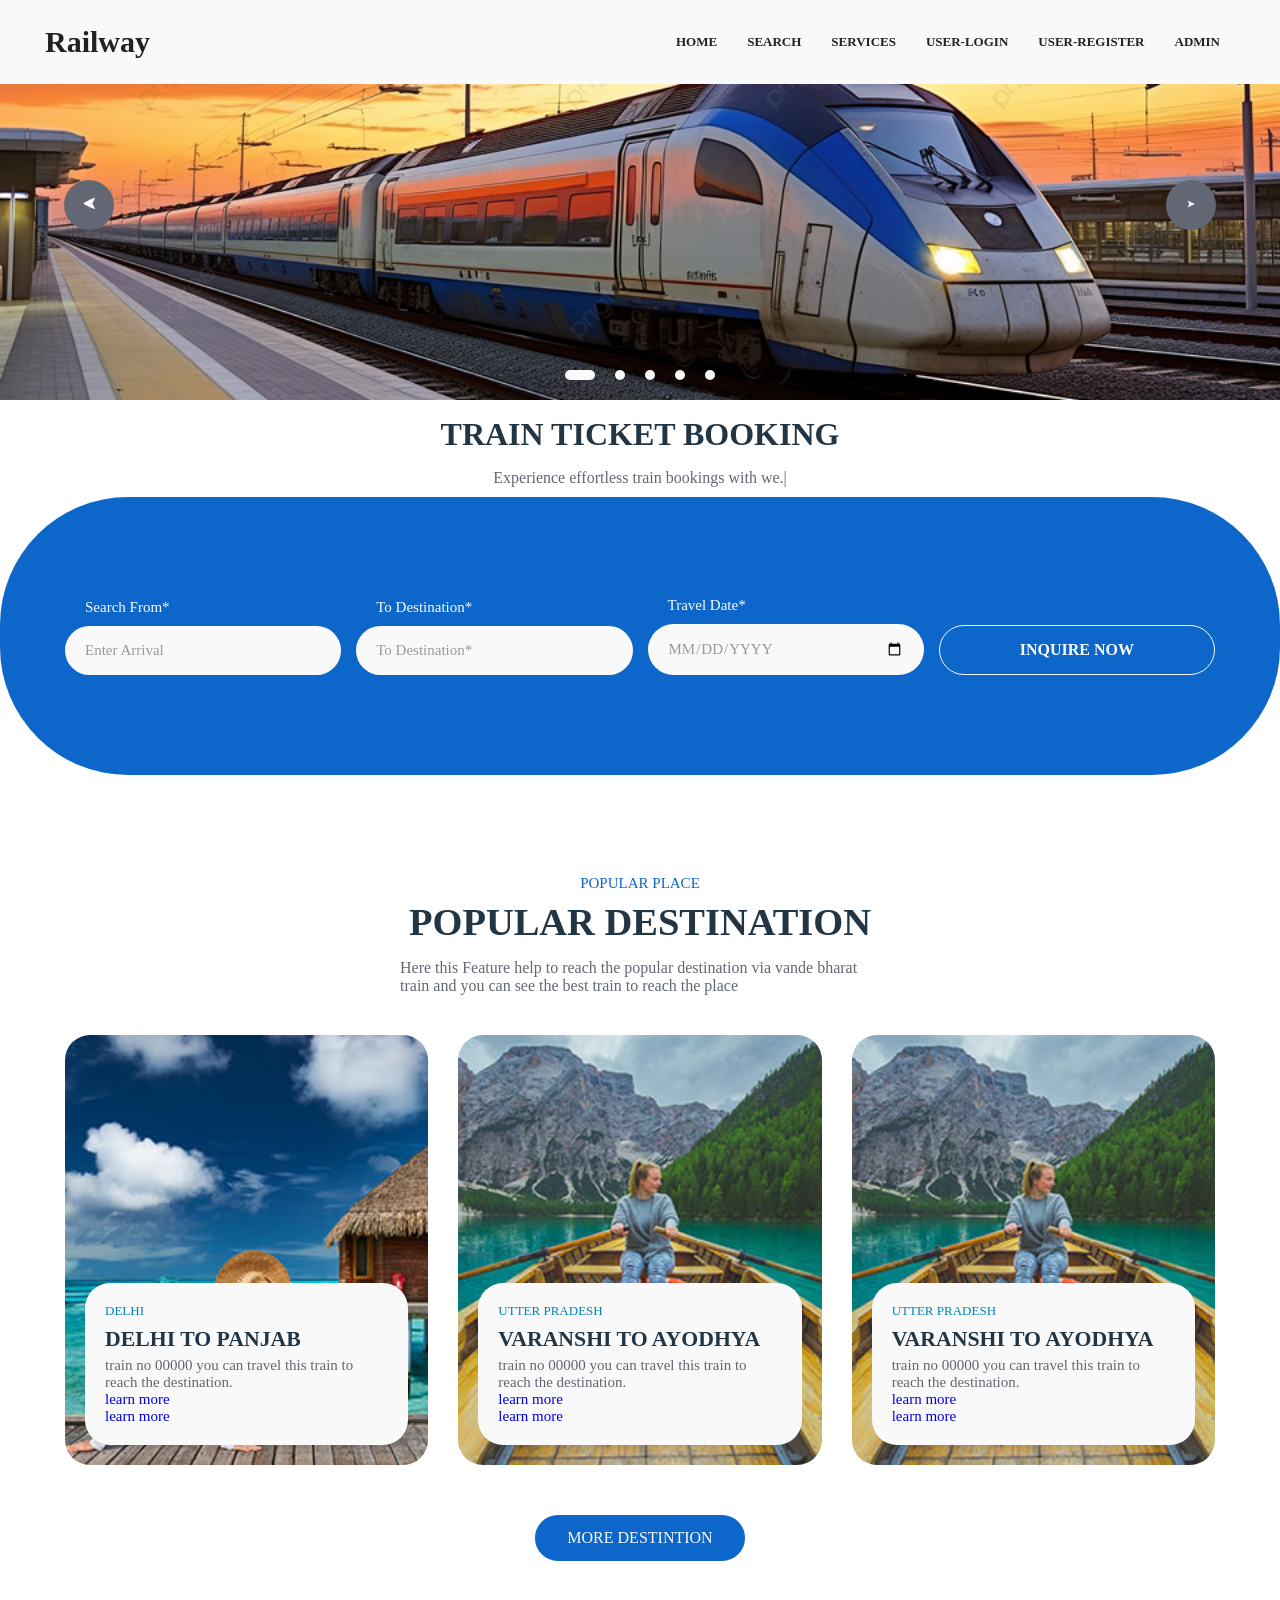
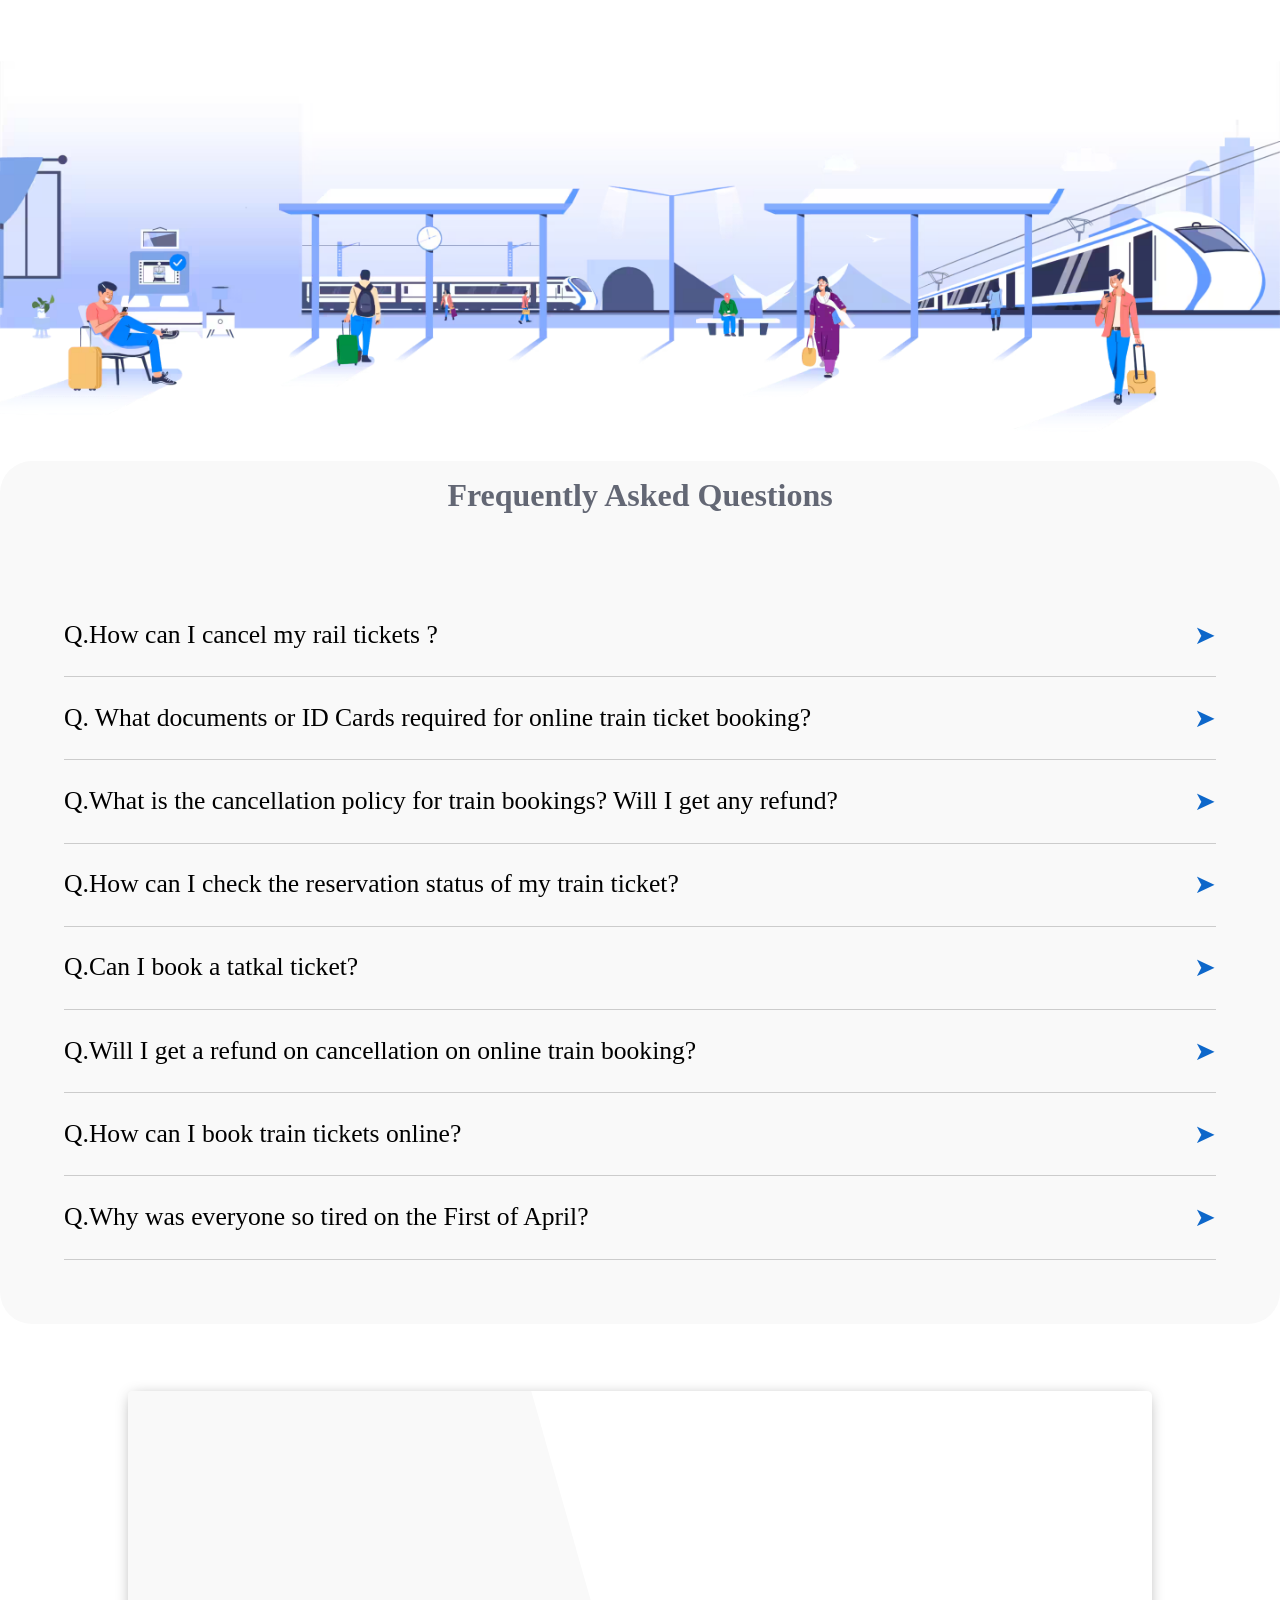
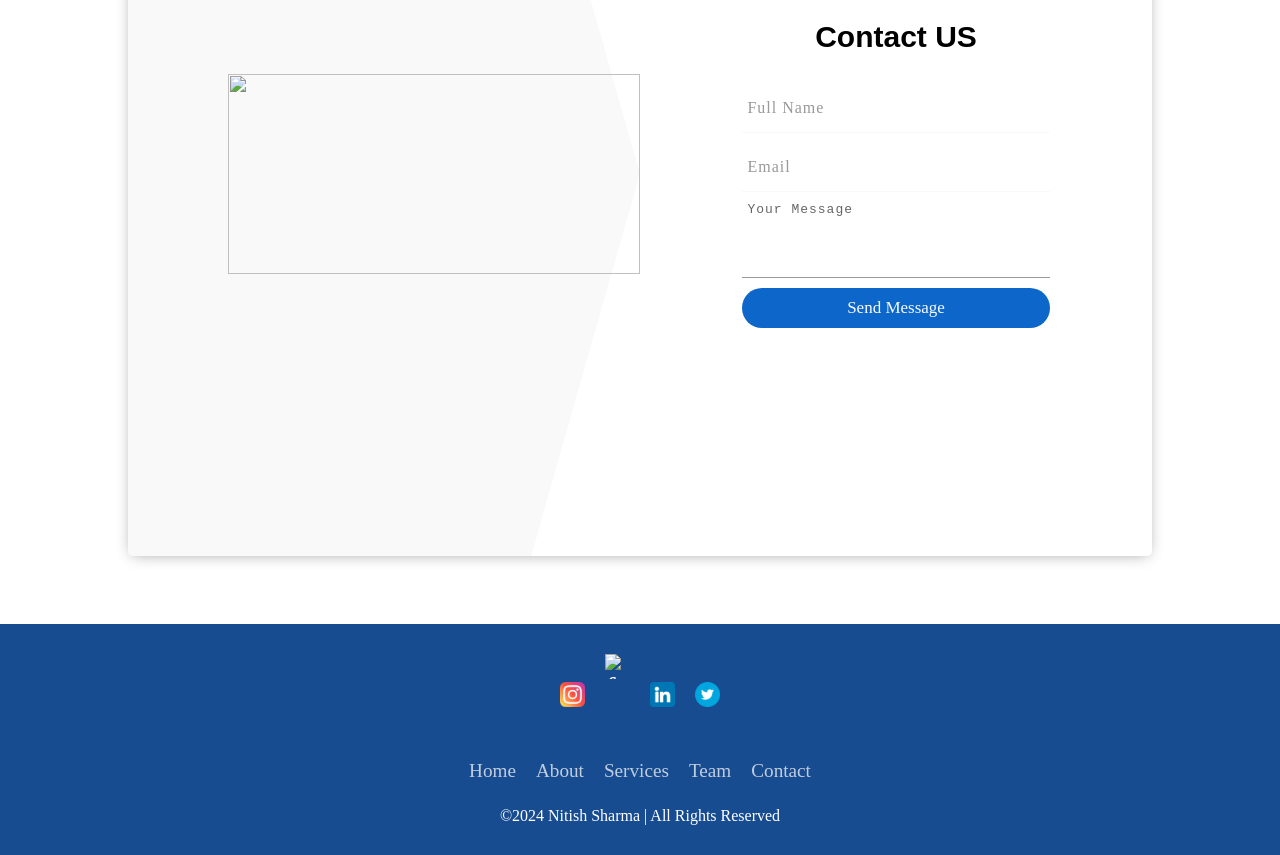
==== commit ee428ec1: "Update index.html" ====
--- a/index.html
+++ b/index.html
@@ -16,7 +16,7 @@
                 <div class="logo"><a href="#home">Railway</a></div>
                 <ul class="menu-list">
                     <div class="icon cancel-btn">
-                        <img src="assets/image/menu_close.svg" alt="close">
+                        <img src="menu_close.svg" alt="close">
                     </div>
                     <li><a href="#home">Home</a></li>
                     <li><a href="register.jsp">search</a></li>
@@ -26,7 +26,7 @@
                     <li><a href="admin.jsp">Admin</a></li>
                 </ul>
                 <div class="icon menu-btn">
-                    <img src="assets/image/icons8-menu.svg" alt="menu ">
+                    <img src="icons8-menu.svg" alt="menu ">
                 </div>
             </div>
         </nav>
@@ -35,19 +35,19 @@
         <div class="slider">
             <div class="list">
                 <div class="item">
-                    <img src="assets/image/railway.png" alt="Image one">
-                </div>
-                <div class="item">
-                    <img src="assets/image/railway2.jpg" alt="Image two">
-                </div>
-                <div class="item">
-                    <img src="assets/image/railway3.jpg" alt="Image three">
-                </div>
-                <div class="item">
-                    <img src="assets/image/railway4.jpg" alt="Image four">
-                </div>
-                <div class="item">
-                    <img src="assets/image/railway5.jpg" alt="Image five">
+                    <img src="railway.png" alt="Image one">
+                </div>
+                <div class="item">
+                    <img src="railway2.jpg" alt="Image two">
+                </div>
+                <div class="item">
+                    <img src="railway3.jpg" alt="Image three">
+                </div>
+                <div class="item">
+                    <img src="railway4.jpg" alt="Image four">
+                </div>
+                <div class="item">
+                    <img src="railway5.jpg" alt="Image five">
                 </div>
             </div>
             <div class="buttons">
@@ -125,7 +125,7 @@
                                     <div class="popular-card">
 
                                         <figure class="card-img">
-                                            <img src="assets/image/packege-1.jpg" alt="San miguel, italy" loading="lazy">
+                                            <img src="packege-1.jpg" alt="San miguel, italy" loading="lazy">
                                         </figure>
 
                                         <div class="card-content">
@@ -153,7 +153,7 @@
                                     <div class="popular-card">
 
                                         <figure class="card-img">
-                                            <img src="assets/image/packege-2.jpg" alt="Burj khalifa, dubai" loading="lazy">
+                                            <img src="packege-2.jpg" alt="Burj khalifa, dubai" loading="lazy">
                                         </figure>
 
                                         <div class="card-content">
@@ -181,7 +181,7 @@
                                     <div class="popular-card">
 
                                         <figure class="card-img">
-                                            <img src="assets/image/packege-2.jpg" alt="Burj khalifa, dubai" loading="lazy">
+                                            <img src="packege-2.jpg" alt="Burj khalifa, dubai" loading="lazy">
                                         </figure>
 
                                         <div class="card-content">
@@ -213,7 +213,7 @@
                         </div>
                     </section>
                 </section>
-                <img src="assets/image/station_bg.avif" alt="">
+                <img src="station_bg.avif" alt="">
             </article>
         </main>
 
@@ -319,7 +319,7 @@
         <div class="touch">
             <div class="get-in-touch">
                 <div class="image">
-                    <img src="assets/image/Get in touch-cuate.svg" alt="">
+                    <img src="Get in touch-cuate.svg" alt="">
                 </div>
                 <div class="form-area">
                     <h2>Contact US</h2>
@@ -338,13 +338,13 @@
             <div class="footer">
                 <ul class="social-icon">
                     <li class="social-icon__item"><a class="social-icon__link" href="https://www.instagram.com/sharma__nitish0">
-                            <img src="assets/image/instagram icon.png" alt="instagram icon"></a></li>
+                            <img src="instagram icon.png" alt="instagram icon"></a></li>
                     <li class="social-icon__item"><a class="social-icon__link" href="">
-                            <img src="assets/image/facebook icon.png" alt="facebook icon"></a></li>
+                            <img src="facebook icon.png" alt="facebook icon"></a></li>
                     <li class="social-icon__item"><a class="social-icon__link" href="https://www.linkedin.com/in/nitish-sharma-a41768230">
-                            <img src="assets/image/linkdin icon.png" alt="linkedin icon"></a></li>
+                            <img src="linkdin icon.png" alt="linkedin icon"></a></li>
                     <li class="social-icon__item"><a class="social-icon__link" href="#@">
-                            <img src="assets/image/twitter icon.png" alt="twitter icon"></a></li>
+                            <img src="twitter icon.png" alt="twitter icon"></a></li>
                 </ul>
                 <ul class="menu">
                     <li class="menu__item"><a class="menu__link" href="#">Home</a></li>
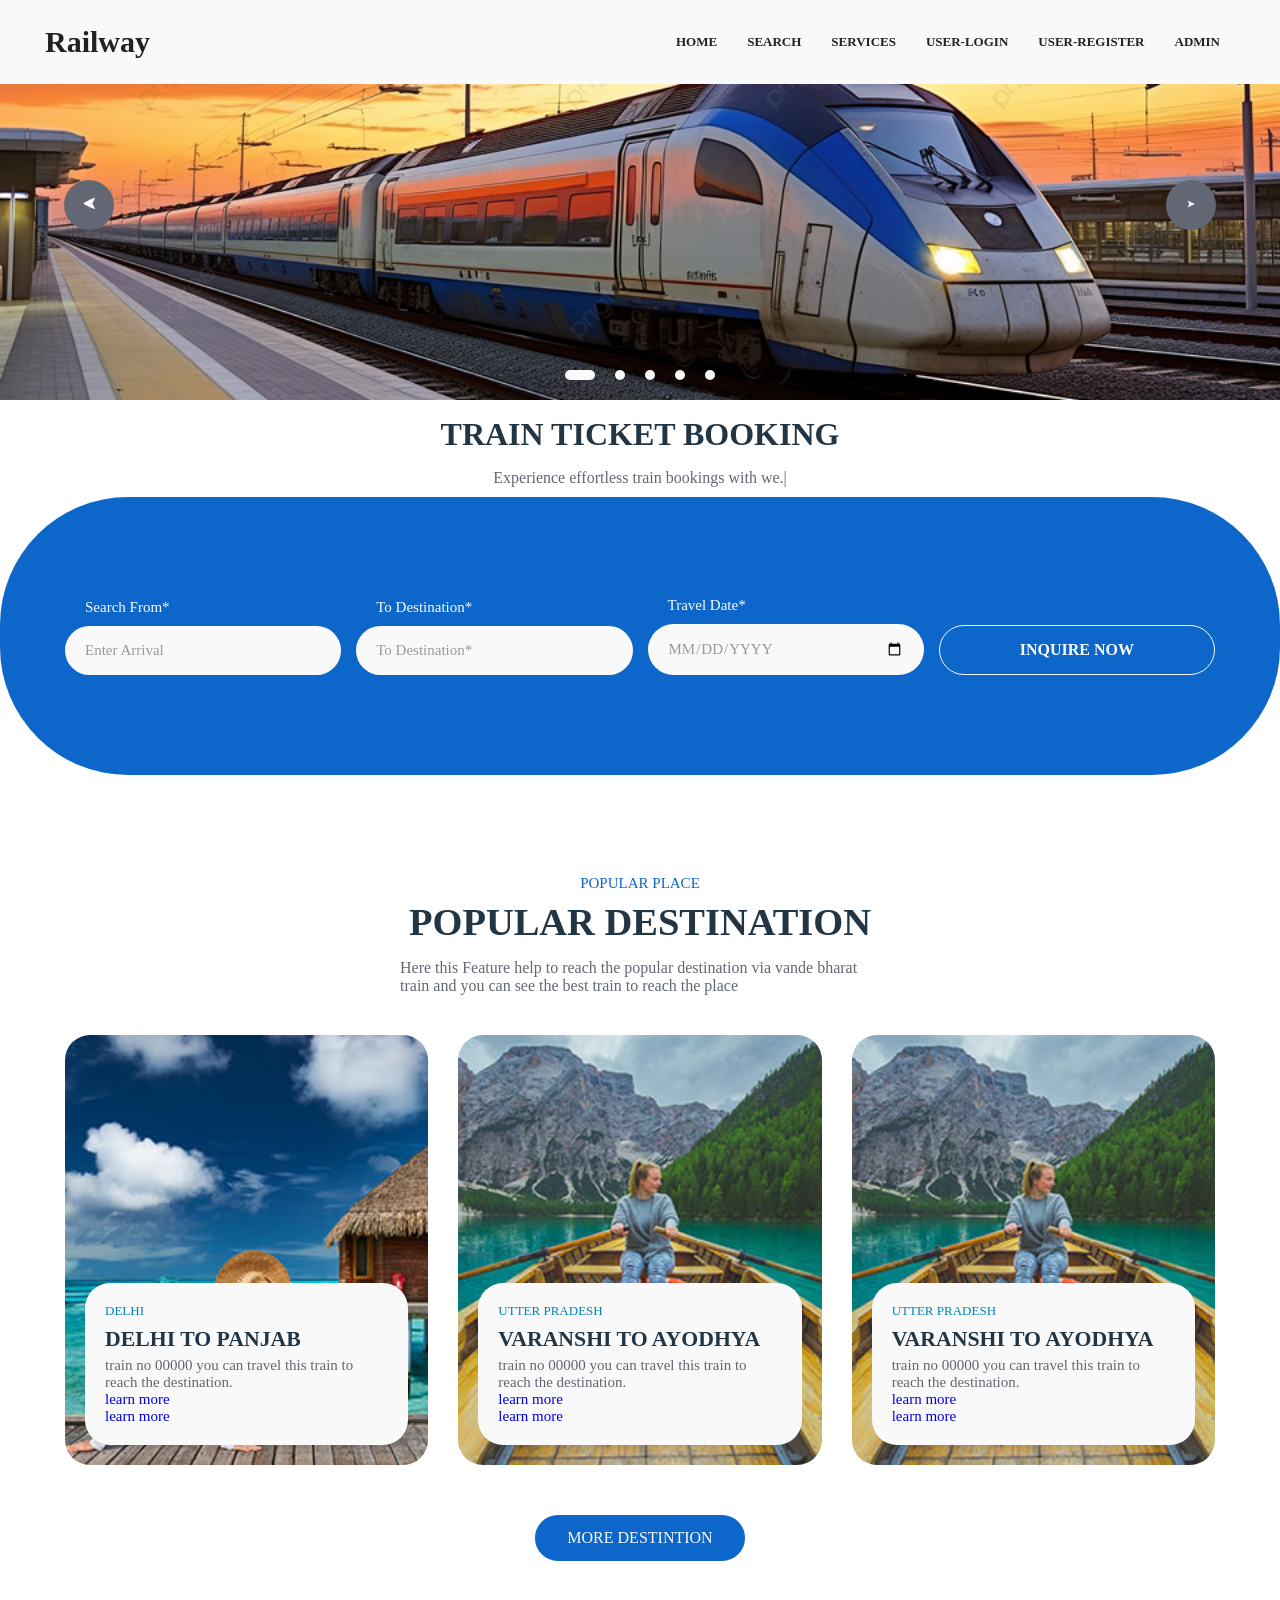
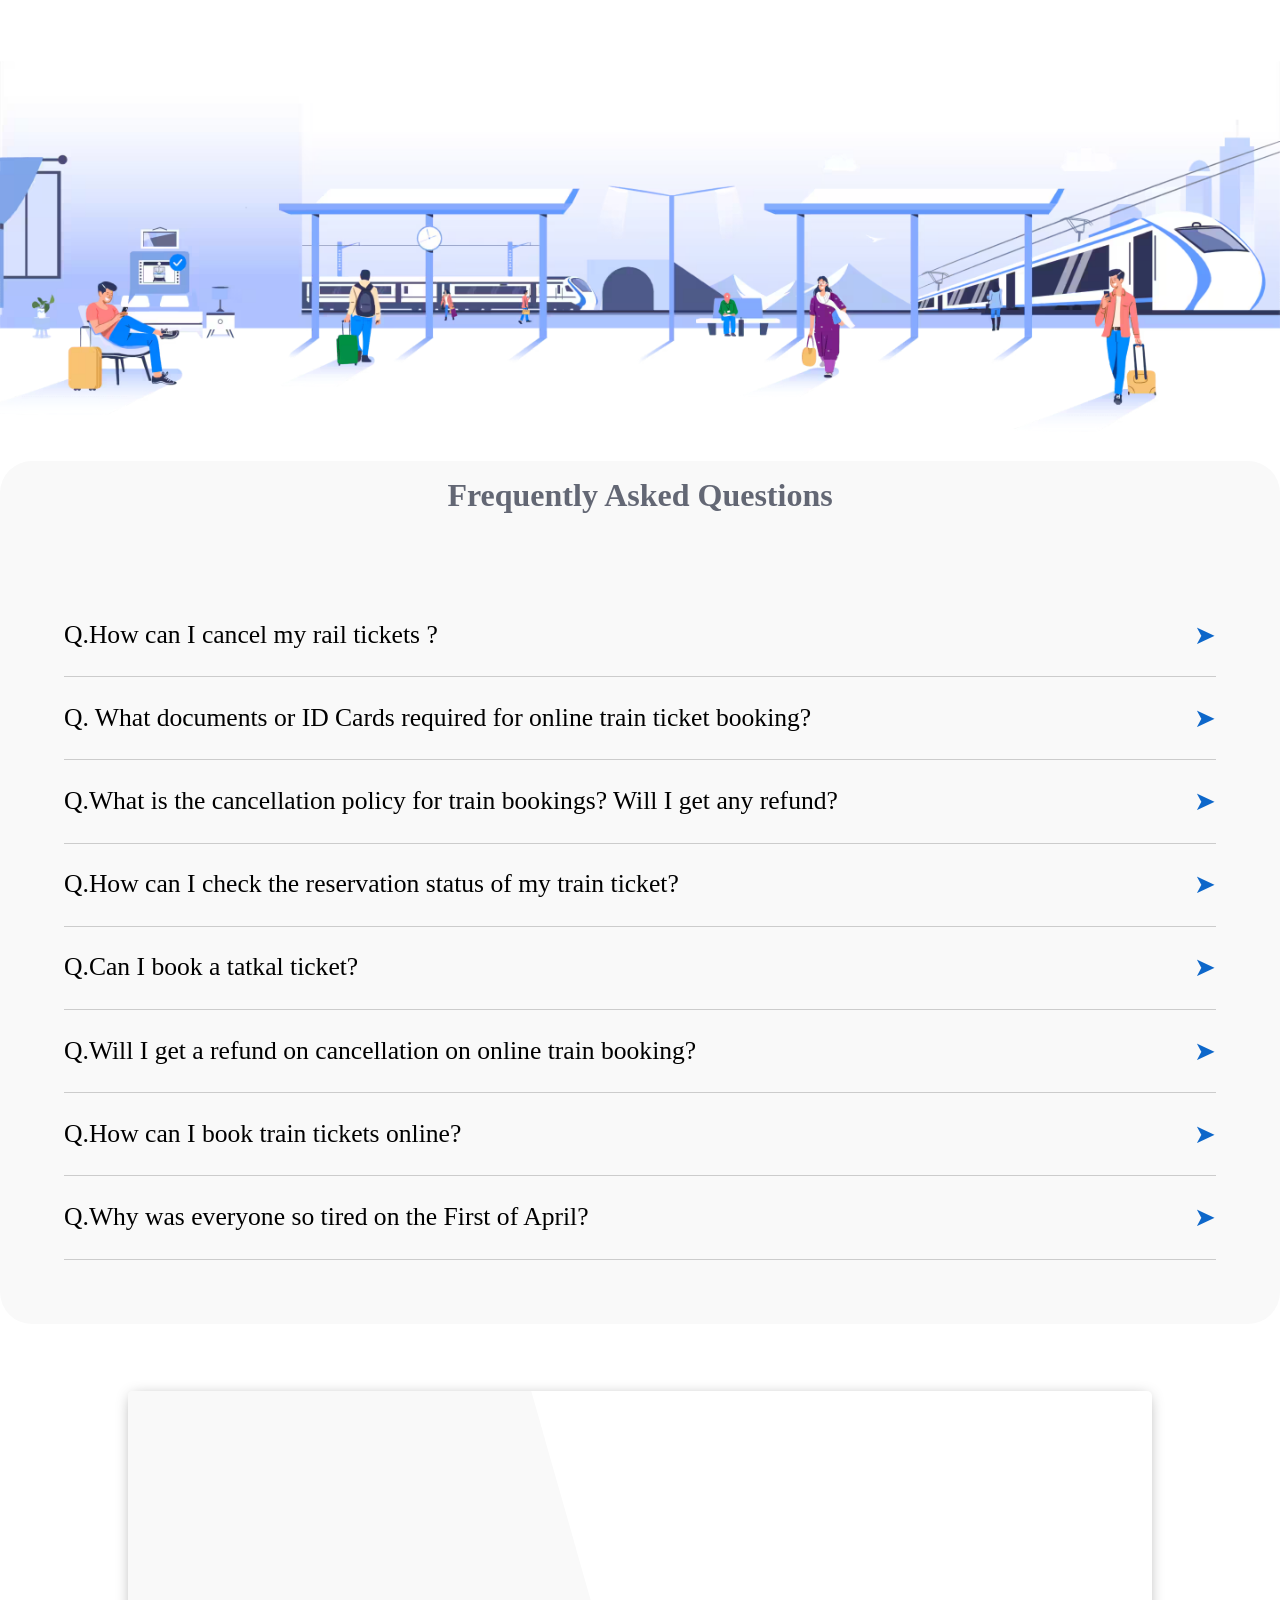
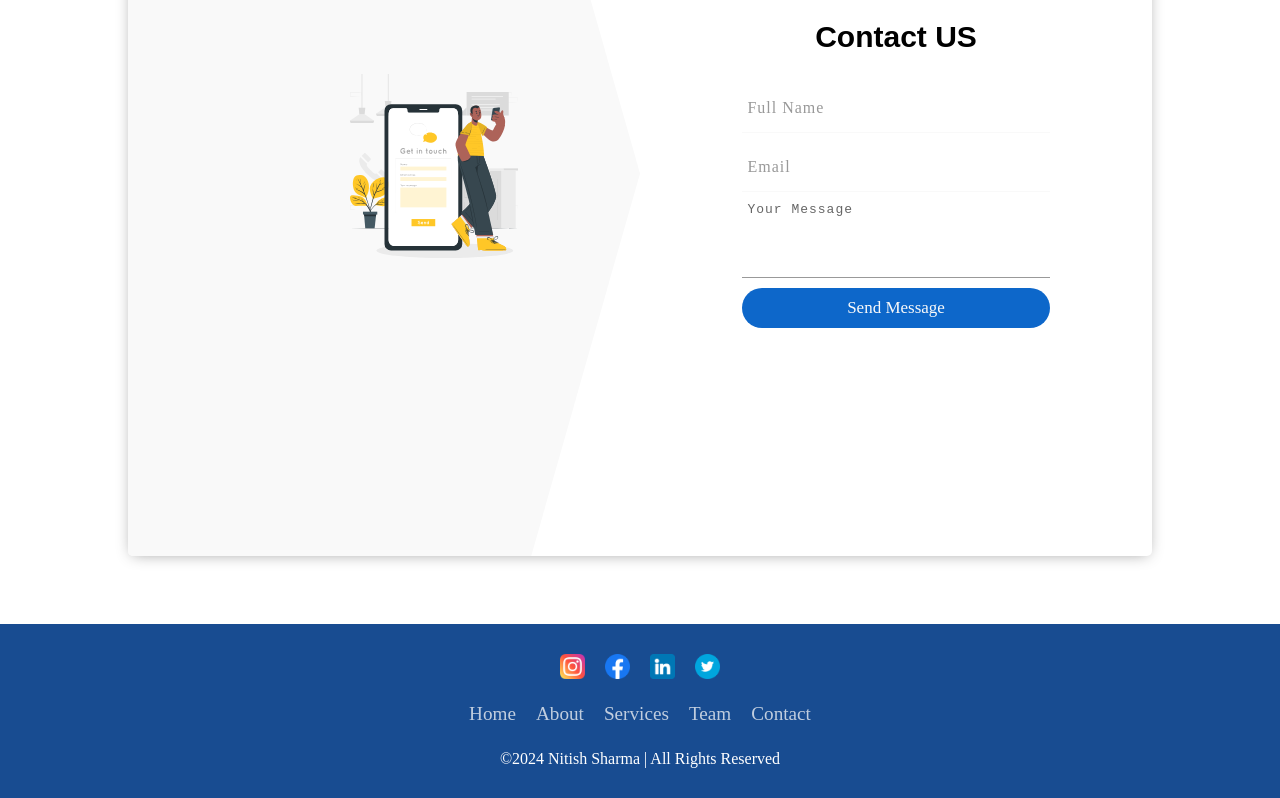
==== commit f975d906: "Update index.html" ====
--- a/index.html
+++ b/index.html
@@ -359,7 +359,7 @@
         </footer>
 
 
-        <script src="assets/js/script.js"></script>
+        <script src="script.js"></script>
     </body>
 
 </html>
